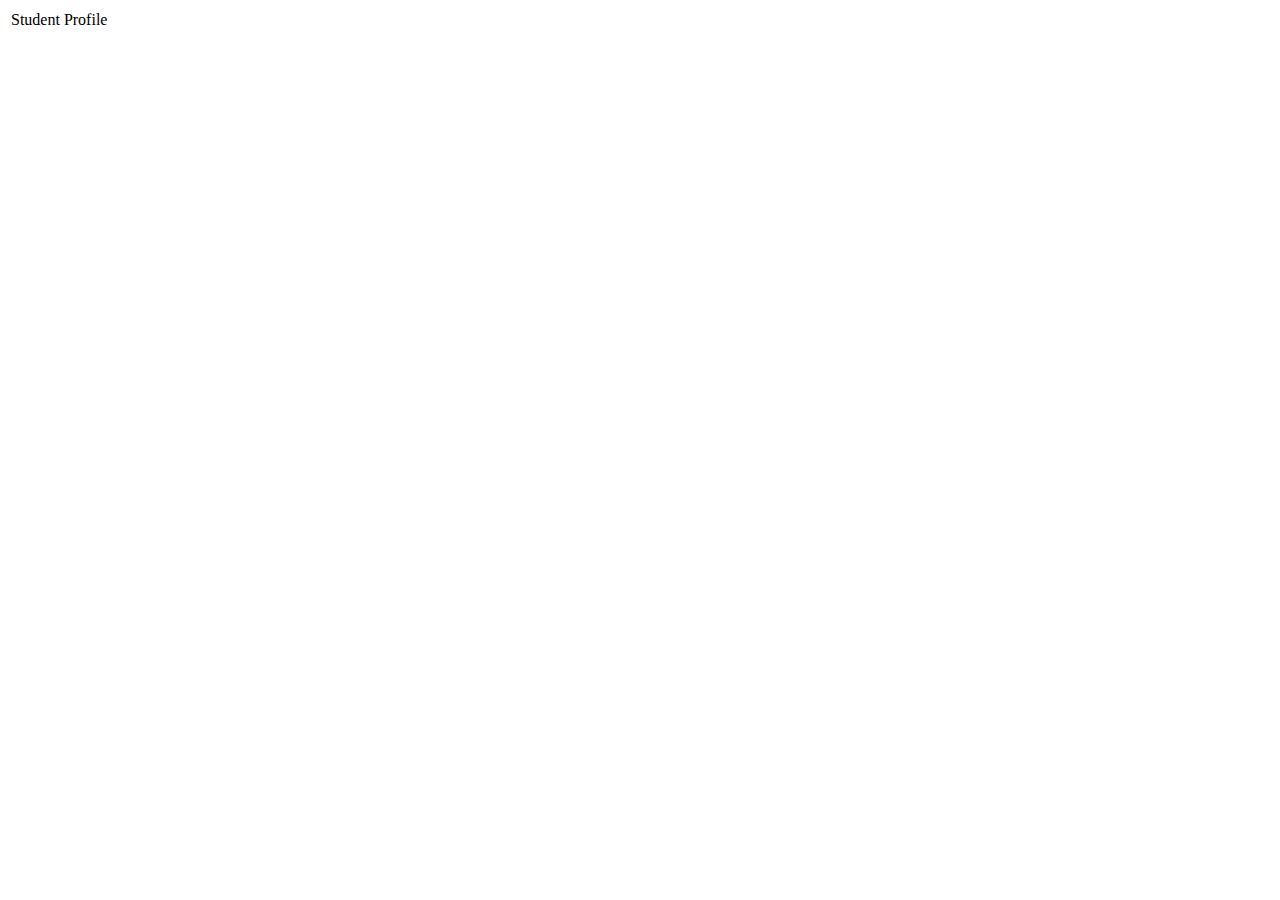
==== student_home.html @ 497e61dc "student_home.html beginner format" ====
<!DOCTYPE html>
<html lang="en">
<head>
    <meta charset="UTF-8">
    <meta name="viewport" content="width= initial-scale=1.0">
    <title>Document</title>
    <script src="script.js"></script>
    <link rel="stylesheet" href="styles.css">
</head>
<body>
    <div id = "header">
        <table>
            <tr>
                <td>Student</td>
                <td>Profile</td>
            </tr>
        </table>
    </div>

    <div id = "body">

    </div>

    <div id = "to do list">
        
    </div>
</body>
</html>
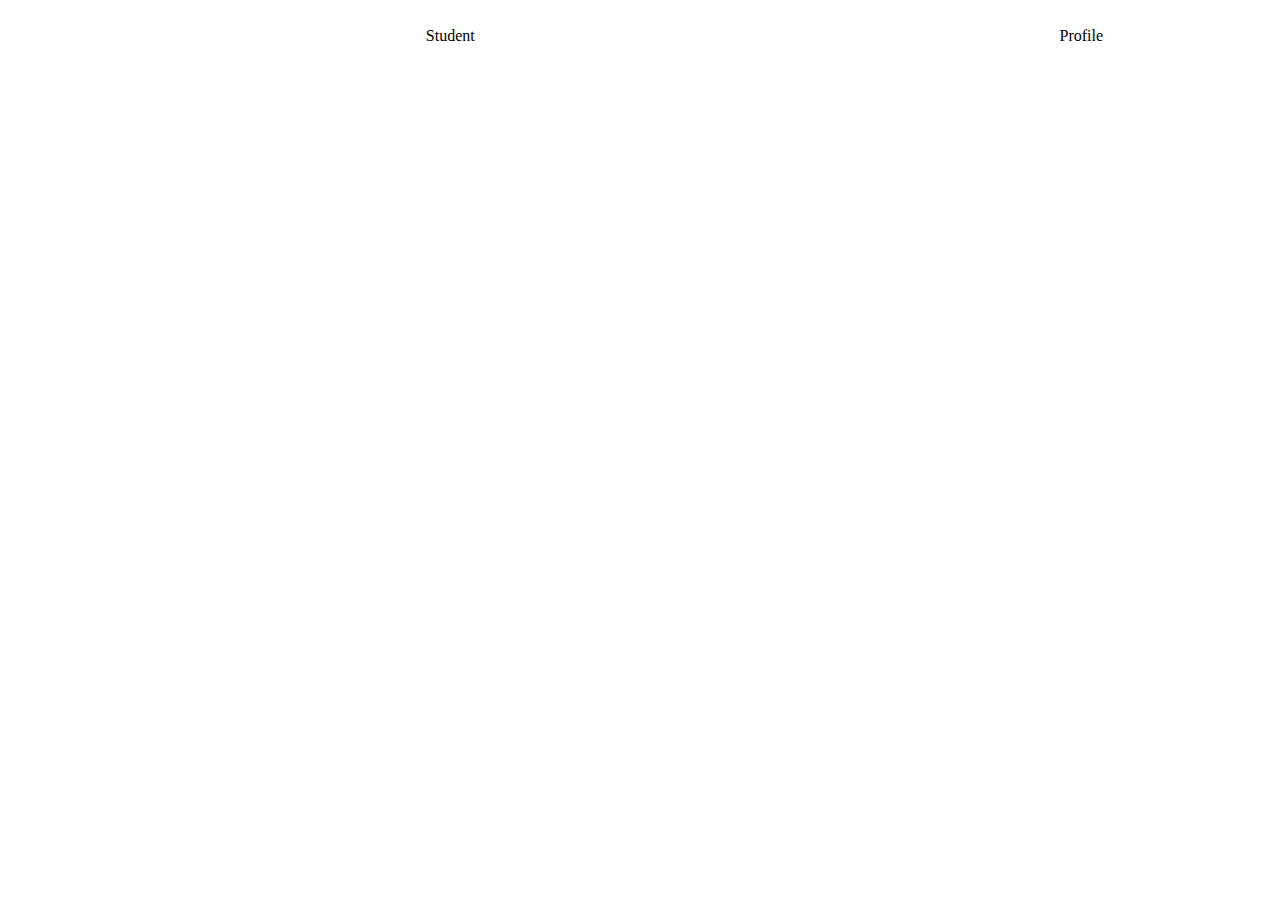
==== commit 29e96992: "Miscellaneous" ====
--- a/student_home.html
+++ b/student_home.html
@@ -9,10 +9,16 @@
 </head>
 <body>
     <div id = "header">
-        <table>
+        <table width = "100%">
             <tr>
-                <td>Student</td>
-                <td>Profile</td>
+                <td width = "70%">
+                    <p>Student</p>
+                </td>
+                <td width = "30%">
+                    
+                    Profile
+
+                </td> <!--Will be an image that when clicked leads to the profile-->
             </tr>
         </table>
     </div>
--- a/styles.css
+++ b/styles.css
@@ -0,0 +1,6 @@
+#header{
+    text-align: center;
+    size: 500px;
+    width:100%;
+    height:100px;
+}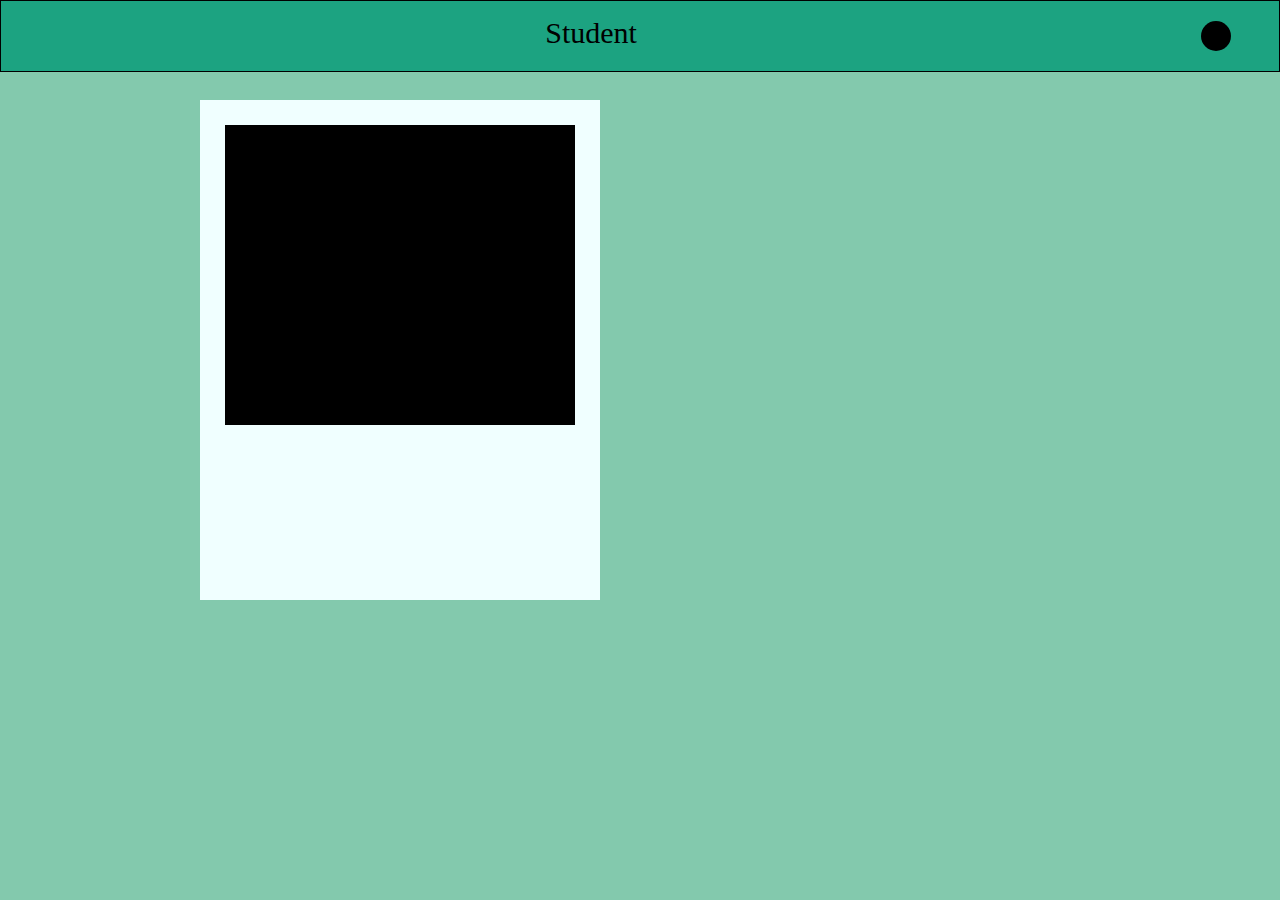
==== commit 2014d1fc: "Work on the student home page" ====
--- a/student_home.html
+++ b/student_home.html
@@ -9,26 +9,28 @@
 </head>
 <body>
     <div id = "header">
-        <table width = "100%">
-            <tr>
-                <td width = "70%">
-                    <p>Student</p>
-                </td>
-                <td width = "30%">
-                    
-                    Profile
-
-                </td> <!--Will be an image that when clicked leads to the profile-->
-            </tr>
-        </table>
+        <ul>
+            <li style = "width:90%; text-align: center;">Student</li>
+            <li style = "text-align: right; vertical-align: middle; padding:20px;">
+                <a href = "student_profile.html">
+                    <div class = "dot" >
+                    </div>
+                </a>
+            </li>
+        </ul>
     </div>
 
     <div id = "body">
-
+        <div id = "poke">
+            <div class = "img_placeholder"></div>
+        </div>
+        
+        
+        <div id = "to do list">
+        
+        </div>
     </div>
 
-    <div id = "to do list">
-        
-    </div>
+    
 </body>
 </html>--- a/styles.css
+++ b/styles.css
@@ -1,6 +1,47 @@
-#header{
-    text-align: center;
-    size: 500px;
-    width:100%;
-    height:100px;
+body{
+    background-color: #83c9ad;
+}
+
+ul{
+    list-style-type: none;
+    margin: -8px;
+    padding:0;
+    overflow:hidden;
+    border:1px solid black;
+    top:0;
+    height:70px;
+    background-color: #1ca381;
+    position:sticky;
+}
+
+li{
+    float:left;
+    padding: 15px;
+    font-size: 30px;
+}
+
+.dot {
+    height:30px;
+    width:30px;
+    border-radius: 50%;
+    background-color: black;
+}
+
+.img_placeholder{
+    background-color: black;
+    height: 300px;
+    width: 350px;
+    margin:25px;
+    
+}
+
+#poke{
+    padding:0;
+    width: 400px;
+    height: 500px;
+    background-color: azure;
+    position: absolute;
+    left:200px;
+    top:100px;
+    
 }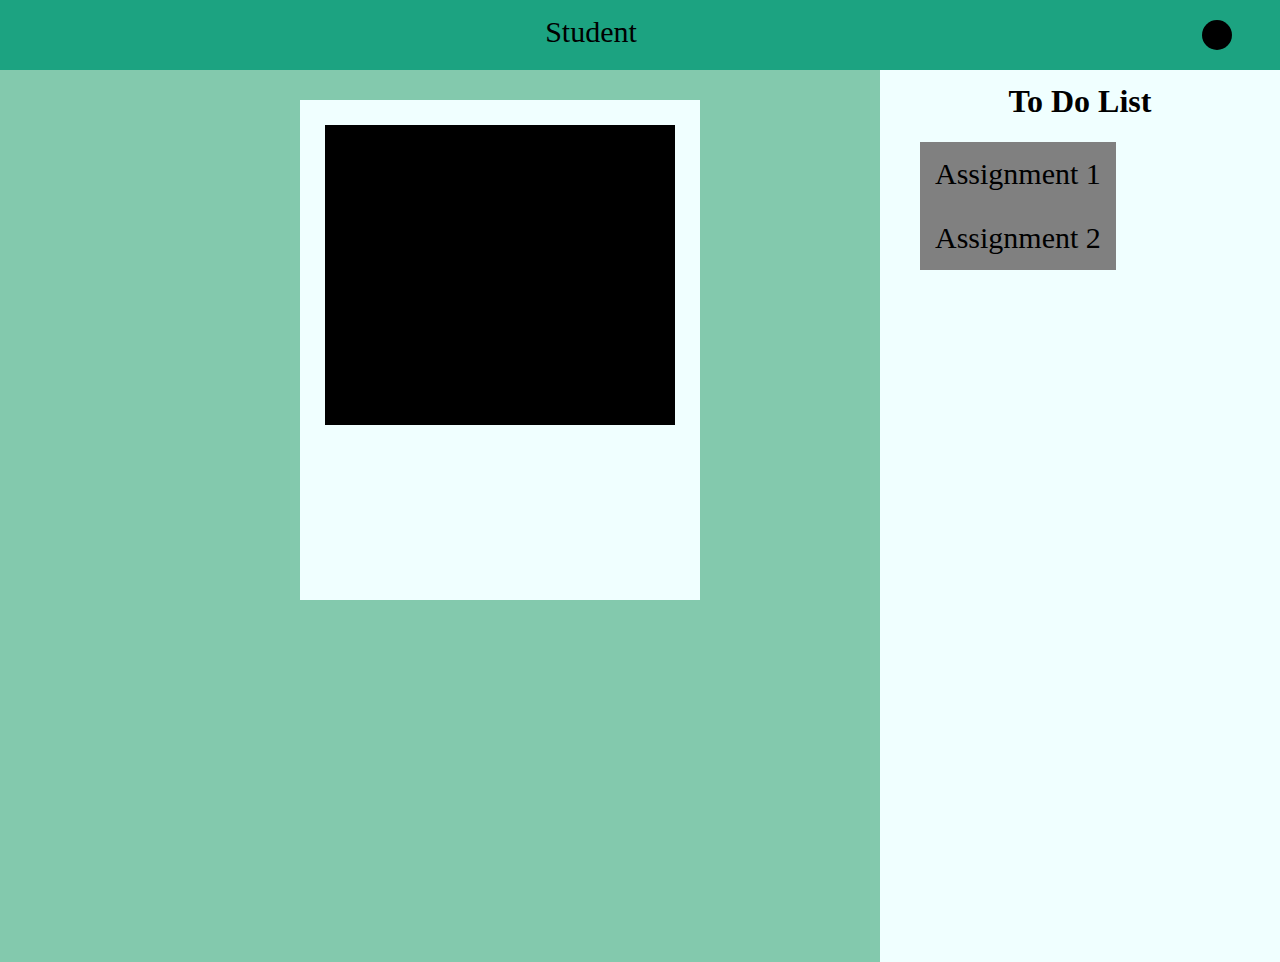
==== commit 9f27d988: "Merge branch 'main' of https://github.com/Mena-GX/VTHACKS12" ====
--- a/student_home.html
+++ b/student_home.html
@@ -9,7 +9,7 @@
 </head>
 <body>
     <div id = "header">
-        <ul>
+        <ul id = "navbar">
             <li style = "width:90%; text-align: center;">Student</li>
             <li style = "text-align: right; vertical-align: middle; padding:20px;">
                 <a href = "student_profile.html">
@@ -26,8 +26,18 @@
         </div>
         
         
-        <div id = "to do list">
-        
+        <div id = "to_do_list">
+            <h1> To Do List</h1>
+
+            <ul id = "list">
+                <li>
+                    Assignment 1
+                </li>
+
+                <li>
+                    Assignment 2
+                </li>
+            </ul>
         </div>
     </div>
 
--- a/styles.css
+++ b/styles.css
@@ -2,16 +2,19 @@
     background-color: #83c9ad;
 }
 
-ul{
+#navbar{
     list-style-type: none;
     margin: -8px;
     padding:0;
-    overflow:hidden;
-    border:1px solid black;
-    top:0;
     height:70px;
     background-color: #1ca381;
+    top:0;
     position:sticky;
+    z-index: 100;
+}
+
+ul{
+    
 }
 
 li{
@@ -41,7 +44,23 @@
     height: 500px;
     background-color: azure;
     position: absolute;
-    left:200px;
+    left:300px;
     top:100px;
     
+}
+
+#to_do_list{
+    background-color:azure;
+    height:100%;
+    width:400px;
+    position: absolute;
+    right:0;
+    list-style-type: none;
+    text-align: center;
+}
+
+#list li {
+    background-color: grey;
+    list-style-type: none;
+    
 }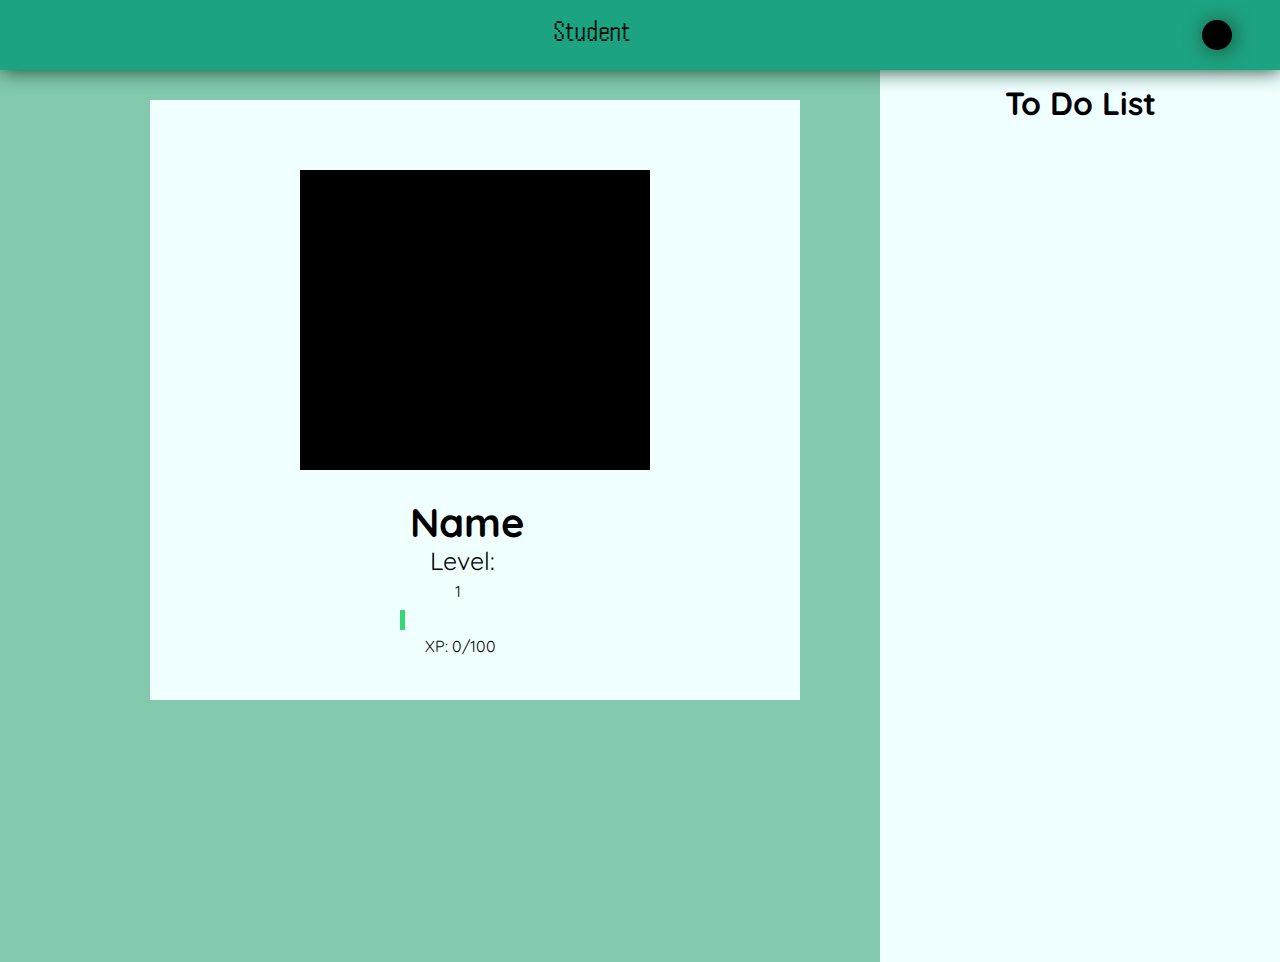
==== commit 4d4d0a1e: "Front-end work" ====
--- a/student_home.html
+++ b/student_home.html
@@ -6,6 +6,9 @@
     <title>Document</title>
     <script src="script.js"></script>
     <link rel="stylesheet" href="styles.css">
+    <link rel="preconnect" href="https://fonts.googleapis.com">
+<link rel="preconnect" href="https://fonts.gstatic.com" crossorigin>
+<link href="https://fonts.googleapis.com/css2?family=Handjet:wght@100..900&family=Quicksand:wght@300..700&display=swap" rel="stylesheet">
 </head>
 <body>
     <div id = "header">
@@ -23,6 +26,15 @@
     <div id = "body">
         <div id = "poke">
             <div class = "img_placeholder"></div>
+
+            <h1>Name</h1>
+
+            <p id = "Level">Level: </p>
+            <p id = "lvl_num">1</p>
+
+            <div id = "xpBar"></div>
+
+            <p id ="XP">XP: 0/100</p>
         </div>
         
         
@@ -30,13 +42,6 @@
             <h1> To Do List</h1>
 
             <ul id = "list">
-                <li>
-                    Assignment 1
-                </li>
-
-                <li>
-                    Assignment 2
-                </li>
             </ul>
         </div>
     </div>
--- a/styles.css
+++ b/styles.css
@@ -1,5 +1,6 @@
 body{
     background-color: #83c9ad;
+    font-family: "Quicksand", sans-serif;
 }
 
 #navbar{
@@ -11,10 +12,8 @@
     top:0;
     position:sticky;
     z-index: 100;
-}
-
-ul{
-    
+    filter: drop-shadow(#184d36 1px 1px 10px);
+    font-family: "Handjet", sans-serif;
 }
 
 li{
@@ -28,25 +27,26 @@
     width:30px;
     border-radius: 50%;
     background-color: black;
+    filter: drop-shadow(#184d36 2px 1px 10px);
 }
 
 .img_placeholder{
     background-color: black;
     height: 300px;
     width: 350px;
-    margin:25px;
-    
+    position: absolute;
+    top:70px;
+    left:150px;
 }
 
 #poke{
     padding:0;
-    width: 400px;
-    height: 500px;
+    width: 650px;
+    height: 600px;
     background-color: azure;
     position: absolute;
-    left:300px;
+    left:150px;
     top:100px;
-    
 }
 
 #to_do_list{
@@ -57,10 +57,137 @@
     right:0;
     list-style-type: none;
     text-align: center;
+    padding:0;
+}
+
+#list{
+    margin:0;
+    padding:0;
+    width:100%;
 }
 
 #list li {
     background-color: grey;
     list-style-type: none;
-    
+    text-align: center;
+    position:relative;
+    width:370px;
+}
+
+#list li:hover{
+    background-color:aqua;
+}
+
+#currPoke{
+    width:700px;
+    height:600px;
+    background-color: white;
+    position: absolute;
+    top:100px;
+    left:100px;
+}
+
+#all_poke{
+    right:0;
+    height:100%;
+    width:400px;
+    position:absolute;
+    background-color: white;
+    text-align: center;
+}
+
+#classes{
+    background-color: white;
+    width:900px;
+    height:620px;
+    margin:0 auto;
+}
+
+#students{
+    background-color: white;
+    position:absolute;
+    top:100px;
+    left:100px;
+    width: 800px;
+    height:600px;
+}
+
+#assignments{
+    background-color:azure;
+    height:450px;
+    width:400px;
+    position: absolute;
+    right:0;
+    list-style-type: none;
+    text-align: center;
+}
+
+#reward{
+    background-color:white;
+    height:240px;
+    width:400px;
+    position:absolute;
+    right:0;
+    top:500px;
+    text-align: center;
+}
+
+#title{
+    font-size: 50px;
+    text-align: center;
+    position: absolute;
+    top: 150px;
+    left: 600px;
+}
+
+#login{
+    background-color: white;
+    width:300px;
+    height:400px;
+    position: absolute;
+    top: 250px;
+    left: 560px;
+    text-align: center;
+}
+
+#poke h1{
+    font-size: 40px;
+    position: absolute;
+    top:370px;
+    left:260px;
+}
+
+#XP{
+    position:absolute;
+    top:520px;
+    left:275px;
+}
+
+#Level{
+    position:absolute;
+    top:420px;
+    left:280px;
+    font-size: 25px;;
+}
+
+#xpBar{
+    background-color: #34d970;
+    height:20px;
+    width:5px;
+    position: absolute;
+    top:510px;
+    left: 250px;
+}
+
+#lvl_num{
+    position:absolute;
+    top:465px;
+    left:305px;
+}
+
+#currPoke h1{
+    font-size: 40px;
+    position: absolute;
+    top:370px;
+    left:260px;
 }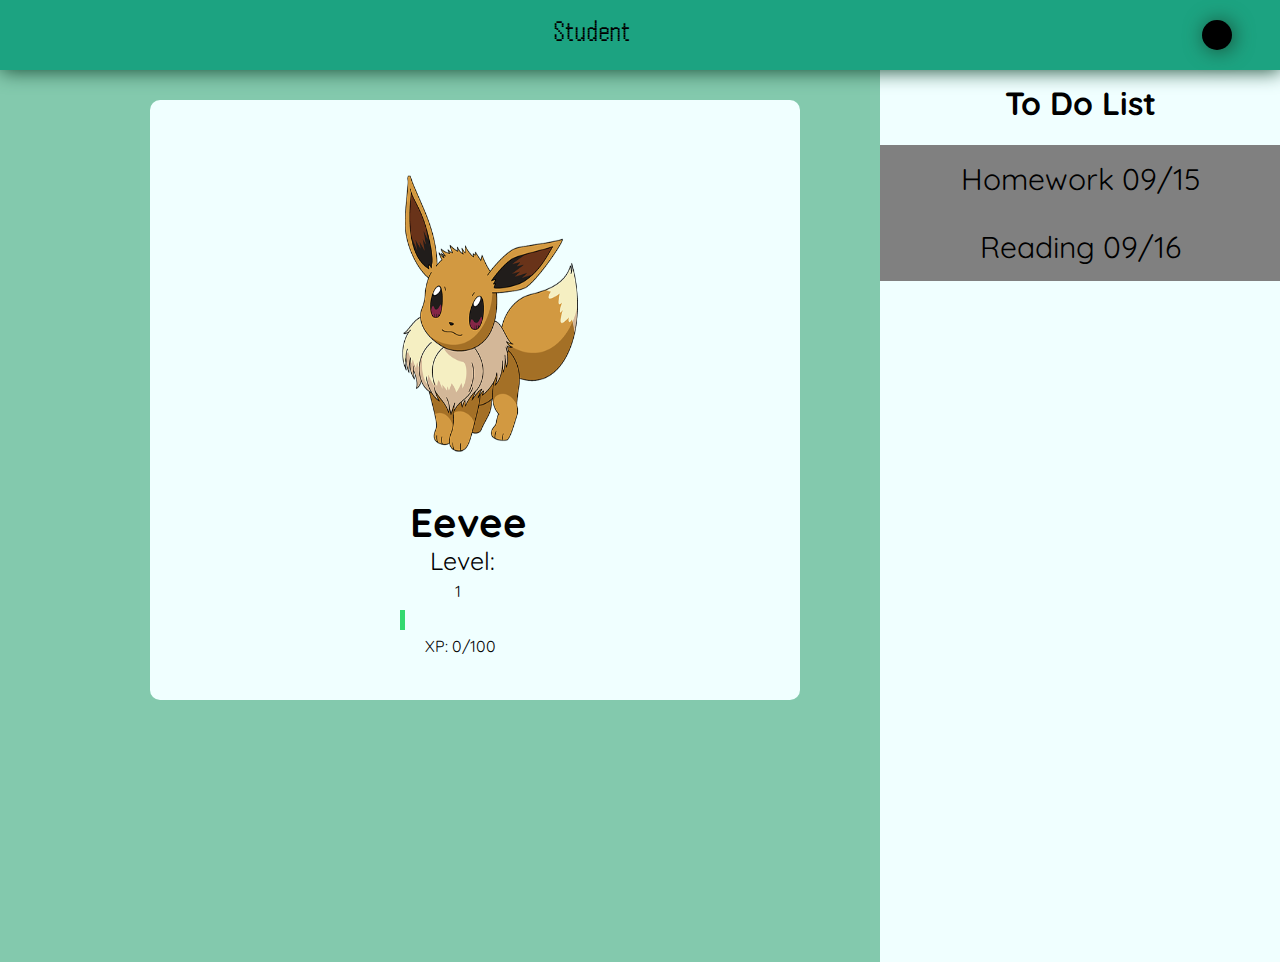
==== commit 576472d0: "Lots of changes" ====
--- a/student_home.html
+++ b/student_home.html
@@ -25,9 +25,10 @@
 
     <div id = "body">
         <div id = "poke">
-            <div class = "img_placeholder"></div>
+            <div class = "img_placeholder">
+            </div>
 
-            <h1>Name</h1>
+            <h1>Eevee</h1>
 
             <p id = "Level">Level: </p>
             <p id = "lvl_num">1</p>
@@ -42,6 +43,8 @@
             <h1> To Do List</h1>
 
             <ul id = "list">
+                <li>Homework    09/15</li>
+                <li>Reading     09/16</li>
             </ul>
         </div>
     </div>
--- a/styles.css
+++ b/styles.css
@@ -31,12 +31,14 @@
 }
 
 .img_placeholder{
-    background-color: black;
     height: 300px;
     width: 350px;
     position: absolute;
     top:70px;
     left:150px;
+    background-image: url(eevee.png);
+    background-size:300px 320px;
+    background-position: center;
 }
 
 #poke{
@@ -47,6 +49,7 @@
     position: absolute;
     left:150px;
     top:100px;
+    border-radius: 10px;
 }
 
 #to_do_list{
@@ -75,7 +78,8 @@
 }
 
 #list li:hover{
-    background-color:aqua;
+    background-color: #36ba81;
+    cursor: pointer;
 }
 
 #currPoke{
@@ -137,7 +141,8 @@
     text-align: center;
     position: absolute;
     top: 150px;
-    left: 600px;
+    left: 630px;
+    font-family: "Handjet", sans-serif;
 }
 
 #login{
@@ -148,6 +153,8 @@
     top: 250px;
     left: 560px;
     text-align: center;
+    border-radius: 5px;
+    filter: drop-shadow(#184d36 2px 1px 10px);
 }
 
 #poke h1{
@@ -190,4 +197,139 @@
     position: absolute;
     top:370px;
     left:260px;
-}+}
+
+#submit{
+    position:absolute;
+    border:none;
+    top: 250px;
+    z-index: 100;
+    width:100px;
+    height:30px;
+    left:100px;
+    border-radius: 2px;
+    font-family: "Quicksand", sans-serif;
+}
+
+#submit:hover{
+    background-color: #83c9ad;
+}
+
+#signUp{
+    position: absolute;
+    top:320px;
+    left:120px;
+    color:black;
+}
+
+#signUp:hover{
+    color:#184d36;
+}
+
+#assignments_list{
+    list-style-type: none;
+}
+
+#assignments p{
+    position:absolute;
+    top: 380px;
+    left:140px;
+    cursor: pointer;
+}
+
+#assignments p:hover{
+    color:#36ba81;
+}
+
+#reward img{
+    width:100px;
+    height:100px;
+    cursor:pointer;
+}
+
+#students h1{
+    position:absolute;
+    left:350px;
+}
+
+#rewardsPopUp{
+    background-color: grey;
+    width:800px;
+    height:500px;
+    position:absolute;
+    top:150px;
+    left:350px;
+    text-align: center;
+    visibility: hidden;
+}
+
+#createAssignmentsPopUp{
+    background-color: grey;
+    width:800px;
+    height:500px;
+    position:absolute;
+    top:150px;
+    left:320px;
+    border-radius: 10px;
+    filter: drop-shadow(5px 10px 10px rgb(59, 54, 54));
+    visibility: hidden;
+}
+
+#createAssignmentsPopUp h1{
+    text-align: center;
+}
+
+#createAssignmentBtn{
+    width:150px;
+    height:50px;
+    position:absolute;
+    top: 420px;
+    left:330px;
+    border:none;
+    filter: drop-shadow(5px 10px 10px rgb(59, 54, 54));
+    border-radius: 5px;
+}
+
+#createAssignmentBtn:hover{
+    background-color: #d3d3d3;
+}
+
+#assignmentNameLabel{
+    position:absolute;
+    top:70px;
+    left: 30px;
+}
+
+#assignmentNameInput{
+    position:absolute;
+    top:110px;
+    left:30px;
+    height:30px;
+    width:730px;
+}
+
+#descriptionLabel{
+    position:absolute;
+    top:160px;
+    left:30px;
+}
+
+#descriptionInput{
+    position:absolute;
+    top:200px;
+    left:30px;
+    height:200px;
+    width:730px;
+    resize: none;
+}
+
+#exit{
+    position: absolute;
+    top:30px;
+    right:30px;
+}
+
+#exit:hover{
+    cursor:pointer;
+}
+
